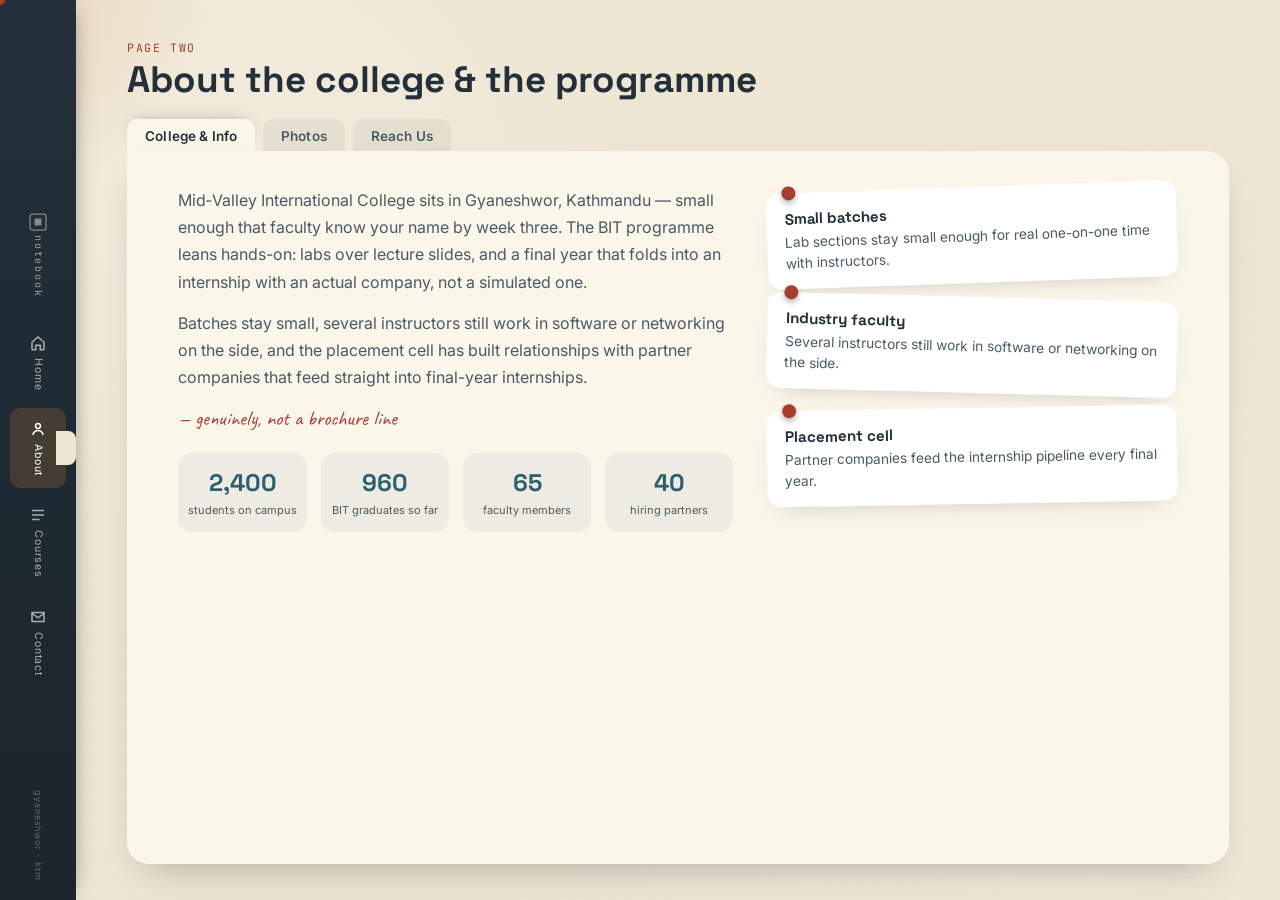
==== about.html @ 98baa6d1 "new files" ====
<!DOCTYPE html>
<html lang="en">
<head>
<meta charset="UTF-8">
<meta name="viewport" content="width=device-width, initial-scale=1.0">
<title>About — BIT Notebook, Mid-Valley International College</title>
<meta name="description" content="About the BIT programme and Mid-Valley International College, Gyaneshwor, Kathmandu.">
<link rel="icon" href="data:image/svg+xml,%3Csvg xmlns='http://www.w3.org/2000/svg' viewBox='0 0 40 40'%3E%3Crect x='6' y='6' width='28' height='28' rx='3' fill='none' stroke='%232C5F6F' stroke-width='2'/%3E%3Cpath d='M14 14h12v12H14z' fill='%23C97B2E'/%3E%3C/svg%3E">
<link rel="stylesheet" href="style.css">
</head>
<body data-page="about">

<a href="#main" class="skip-link">Skip to content</a>
<div class="paper-grain" aria-hidden="true"></div>
<div class="cursor-glow" id="cursorGlow" aria-hidden="true"></div>
<div class="cursor-dot" id="cursorDot" aria-hidden="true"></div>
<div class="ink-transition" id="inkTransition" aria-hidden="true"></div>

<nav class="spine" aria-label="Notebook navigation">
  <div class="spine-mark" aria-hidden="true">
    <svg width="20" height="20" viewBox="0 0 40 40"><rect x="4" y="4" width="32" height="32" rx="4" fill="none" stroke="currentColor" stroke-width="2.5"/><path d="M13 13h14v14H13z" fill="currentColor"/></svg>
    <span>notebook</span>
  </div>
  <button class="spine-tab" data-nav="index.html">
    <svg viewBox="0 0 24 24" fill="none" stroke="currentColor" stroke-width="2"><path d="M4 11l8-7 8 7v9a1 1 0 01-1 1h-4v-6H9v6H5a1 1 0 01-1-1z"/></svg>
    <span>Home</span>
  </button>
  <button class="spine-tab is-current" data-nav="about.html" aria-current="page">
    <svg viewBox="0 0 24 24" fill="none" stroke="currentColor" stroke-width="2"><circle cx="12" cy="8" r="3.2"/><path d="M5 20c1.2-4 4-6 7-6s5.8 2 7 6"/></svg>
    <span>About</span>
  </button>
  <button class="spine-tab" data-nav="courses.html">
    <svg viewBox="0 0 24 24" fill="none" stroke="currentColor" stroke-width="2"><path d="M4 6h16M4 12h16M4 18h10"/></svg>
    <span>Courses</span>
  </button>
  <button class="spine-tab" data-nav="contact.html">
    <svg viewBox="0 0 24 24" fill="none" stroke="currentColor" stroke-width="2"><path d="M4 6h16v12H4z"/><path d="M4 7l8 6 8-6"/></svg>
    <span>Contact</span>
  </button>
  <span class="spine-foot">gyaneshwor &middot; ktm</span>
</nav>

<main id="main" class="book-page">
  <div class="content-head">
    <div>
      <span class="eyebrow mono">page two</span>
      <h2>About the college &amp; the programme</h2>
    </div>
  </div>

  <div class="tab-flags" role="tablist" aria-label="About sections">
    <button class="tab-flag is-active" data-tab="info" role="tab" aria-selected="true">College &amp; Info</button>
    <button class="tab-flag" data-tab="photos" role="tab" aria-selected="false">Photos</button>
    <button class="tab-flag" data-tab="reach" role="tab" aria-selected="false">Reach Us</button>
  </div>

  <div class="tab-stage">
    <section class="tab-panel is-active" data-tab="info">
      <div class="about-grid">
        <div class="about-copy">
          <p>Mid&#8209;Valley International College sits in Gyaneshwor, Kathmandu — small enough that faculty know your name by week three. The BIT programme leans hands-on: labs over lecture slides, and a final year that folds into an internship with an actual company, not a simulated one.</p>
          <p>Batches stay small, several instructors still work in software or networking on the side, and the placement cell has built relationships with partner companies that feed straight into final-year internships.</p>
          <span class="handwritten hand">— genuinely, not a brochure line</span>
          <div class="stat-strip">
            <div class="stat-cell"><strong data-target="2400">0</strong><span>students on campus</span></div>
            <div class="stat-cell"><strong data-target="960">0</strong><span>BIT graduates so far</span></div>
            <div class="stat-cell"><strong data-target="65">0</strong><span>faculty members</span></div>
            <div class="stat-cell"><strong data-target="40">0</strong><span>hiring partners</span></div>
          </div>
        </div>
        <div class="note-stack">
          <div class="note-card" style="--r:-2deg"><span class="pushpin"></span><h4>Small batches</h4><p>Lab sections stay small enough for real one-on-one time with instructors.</p></div>
          <div class="note-card" style="--r:1.5deg"><span class="pushpin"></span><h4>Industry faculty</h4><p>Several instructors still work in software or networking on the side.</p></div>
          <div class="note-card" style="--r:-1deg"><span class="pushpin"></span><h4>Placement cell</h4><p>Partner companies feed the internship pipeline every final year.</p></div>
        </div>
      </div>
    </section>

    <section class="tab-panel" data-tab="photos">
      <div class="photo-grid">
        <span class="media-placeholder" data-label="main building"></span>
        <span class="media-placeholder" data-label="lab session"></span>
        <span class="media-placeholder" data-label="graduation day"></span>
        <span class="media-placeholder" data-label="library corner"></span>
        <span class="media-placeholder" data-label="club fair"></span>
        <span class="media-placeholder" data-label="your photo here"></span>
      </div>
      <p class="photo-note">Scrapbook page — swap these dashed frames for real campus photos whenever they're ready.</p>
    </section>

    <section class="tab-panel" data-tab="reach">
      <div class="reach-grid">
        <div class="reach-card"><h4>Address</h4><p>Gyaneshwor, Kathmandu, Nepal</p></div>
        <div class="reach-card"><h4>Phone</h4><p>+977 1-4412345</p></div>
        <div class="reach-card"><h4>Email</h4><p>info@midvalleycollege.edu.np</p></div>
        <div class="reach-card"><h4>Hours</h4><p>Sun–Fri, 6:00 AM – 5:00 PM</p></div>
      </div>
    </section>
  </div>
</main>

<script src="script.js"></script>
</body>
</html>
---- style.css ----
@import url('https://fonts.googleapis.com/css2?family=Space+Grotesk:wght@400;500;600;700&family=Caveat:wght@500;600;700&family=Inter:wght@400;500;600;700&family=JetBrains+Mono:wght@400;500;700&display=swap');

:root {
  --paper: #efe6d3;
  --paper-deep: #e6dac0;
  --card: #fbf6ea;
  --ink: #23303a;
  --ink-soft: #4a5a63;
  --teal: #2c5f6f;
  --rust: #a63d2f;
  --amber: #c97b2e;
  --line: rgba(35, 48, 58, 0.14);
  --shadow-soft: 0 18px 40px -18px rgba(35, 48, 58, 0.35);
  --shadow-lift: 0 28px 55px -20px rgba(35, 48, 58, 0.45);
  --radius-lg: 22px;
  --radius-md: 14px;
  --spine-w: 76px;
}

* { box-sizing: border-box; }

html, body {
  height: 100%;
  margin: 0;
  overscroll-behavior: none;
}

body {
  font-family: 'Inter', sans-serif;
  color: var(--ink);
  background: var(--paper);
  overflow: hidden;
  -webkit-font-smoothing: antialiased;
}

h1, h2, h3, h4 {
  font-family: 'Space Grotesk', sans-serif;
  margin: 0;
  color: var(--ink);
}

p { margin: 0; }

a { color: inherit; text-decoration: none; }

button {
  font-family: inherit;
  border: none;
  background: none;
  cursor: pointer;
  color: inherit;
}

::selection { background: var(--amber); color: #fff; }

.hand { font-family: 'Caveat', cursive; }
.mono { font-family: 'JetBrains Mono', monospace; letter-spacing: 0.02em; }

@media (prefers-reduced-motion: reduce) {
  *, *::before, *::after {
    animation-duration: 0.001ms !important;
    transition-duration: 0.001ms !important;
  }
}

.skip-link {
  position: absolute;
  left: -999px;
  top: 0;
  background: var(--ink);
  color: #fff;
  padding: 8px 14px;
  z-index: 999;
}
.skip-link:focus { left: 8px; top: 8px; }

.paper-grain {
  position: fixed;
  inset: 0;
  pointer-events: none;
  z-index: 1;
  opacity: 0.5;
  background-image:
    radial-gradient(circle at 18% 22%, rgba(255,255,255,0.5), transparent 40%),
    radial-gradient(circle at 82% 78%, rgba(255,255,255,0.35), transparent 45%),
    repeating-linear-gradient(0deg, rgba(35,48,58,0.02) 0px, rgba(35,48,58,0.02) 1px, transparent 1px, transparent 3px);
}

.cursor-glow {
  position: fixed;
  width: 420px;
  height: 420px;
  border-radius: 50%;
  transform: translate(-50%, -50%);
  background: radial-gradient(circle, rgba(201,123,46,0.16), transparent 70%);
  pointer-events: none;
  z-index: 2;
  transition: opacity 0.3s ease;
}

.cursor-dot {
  position: fixed;
  width: 10px;
  height: 10px;
  border-radius: 50%;
  background: var(--rust);
  transform: translate(-50%, -50%);
  pointer-events: none;
  z-index: 900;
  transition: width 0.2s, height 0.2s, background 0.2s;
}
.cursor-dot.is-active { width: 26px; height: 26px; background: var(--amber); opacity: 0.55; }

@media (hover: none), (pointer: coarse) {
  .cursor-glow, .cursor-dot { display: none; }
}

.ink-transition {
  position: fixed;
  z-index: 998;
  width: 24px;
  height: 24px;
  border-radius: 50%;
  background: var(--ink);
  transform: translate(-50%, -50%) scale(0);
  pointer-events: none;
}
.ink-transition.active {
  animation: inkSpread 0.62s cubic-bezier(0.6, 0, 0.2, 1) forwards;
}
@keyframes inkSpread {
  0% { transform: translate(-50%, -50%) scale(0); }
  70% { transform: translate(-50%, -50%) scale(60); }
  100% { transform: translate(-50%, -50%) scale(80); opacity: 1; }
}

.book-page {
  position: relative;
  height: 100vh;
  width: 100vw;
  padding-left: var(--spine-w);
  display: flex;
  flex-direction: column;
  z-index: 3;
  animation: pageIn 0.7s cubic-bezier(0.2, 0.7, 0.2, 1) both;
}
@keyframes pageIn {
  from { opacity: 0; transform: translateY(14px) scale(0.995); }
  to { opacity: 1; transform: translateY(0) scale(1); }
}

.spine {
  position: fixed;
  left: 0;
  top: 0;
  height: 100vh;
  width: var(--spine-w);
  z-index: 50;
  display: flex;
  flex-direction: column;
  align-items: center;
  justify-content: center;
  gap: 6px;
  background: linear-gradient(180deg, var(--ink) 0%, #1a252d 100%);
  box-shadow: 6px 0 24px -12px rgba(0,0,0,0.5);
}

.spine-mark {
  color: rgba(255,255,255,0.55);
  margin-bottom: 18px;
  display: flex;
  flex-direction: column;
  align-items: center;
  gap: 3px;
}
.spine-mark svg { opacity: 0.8; }
.spine-mark span {
  font-family: 'JetBrains Mono', monospace;
  font-size: 10px;
  letter-spacing: 0.18em;
  writing-mode: vertical-rl;
}

.spine-tab {
  position: relative;
  width: 56px;
  padding: 12px 6px;
  border-radius: 10px;
  color: rgba(255,255,255,0.62);
  display: flex;
  flex-direction: column;
  align-items: center;
  gap: 6px;
  transition: background 0.25s, color 0.25s, transform 0.25s;
}
.spine-tab svg { width: 18px; height: 18px; }
.spine-tab span {
  font-size: 10.5px;
  letter-spacing: 0.08em;
  writing-mode: vertical-rl;
  text-orientation: mixed;
}
.spine-tab:hover { color: #fff; transform: translateX(3px); background: rgba(255,255,255,0.08); }
.spine-tab.is-current {
  color: #fff;
  background: rgba(201,123,46,0.22);
}
.spine-tab.is-current::before {
  content: '';
  position: absolute;
  right: -10px;
  top: 50%;
  width: 20px;
  height: 34px;
  transform: translateY(-50%);
  background: var(--paper);
  border-radius: 0 8px 8px 0;
}
.spine-tab:focus-visible { outline: 2px solid var(--amber); outline-offset: 2px; }

.spine-foot {
  position: absolute;
  bottom: 20px;
  color: rgba(255,255,255,0.3);
  font-size: 9px;
  letter-spacing: 0.1em;
  writing-mode: vertical-rl;
}

.corner-fold-hint {
  position: absolute;
  right: 0;
  bottom: 0;
  width: 90px;
  height: 90px;
  cursor: pointer;
  z-index: 30;
}
.corner-fold-hint::before {
  content: '';
  position: absolute;
  right: 0;
  bottom: 0;
  width: 0;
  height: 0;
  border-style: solid;
  border-width: 0 0 90px 90px;
  border-color: transparent transparent var(--card) transparent;
  box-shadow: -6px -6px 18px -10px rgba(35,48,58,0.35);
  transition: border-width 0.25s ease;
}
.corner-fold-hint:hover::before { border-width: 0 0 100px 100px; }
.corner-fold-hint svg {
  position: absolute;
  right: 14px;
  bottom: 14px;
  color: var(--ink-soft);
}

.doodle { position: absolute; color: var(--teal); opacity: 0.5; z-index: 2; }
.doodle svg { width: 100%; height: 100%; }

.hero-page {
  align-items: center;
  justify-content: center;
  text-align: center;
  gap: 22px;
  padding: 0 6vw 0 calc(var(--spine-w) + 6vw);
}

.stamp-mark {
  display: flex;
  align-items: center;
  gap: 10px;
  color: var(--teal);
}
.stamp-mark span {
  font-family: 'Space Grotesk', sans-serif;
  font-weight: 600;
  font-size: 15px;
  letter-spacing: 0.02em;
}
.stamp-mark em { font-style: normal; color: var(--rust); }

.tag-strip {
  display: inline-flex;
  align-items: center;
  gap: 8px;
  padding: 7px 16px;
  border-radius: 999px;
  border: 1px solid var(--line);
  background: rgba(251,246,234,0.7);
  font-size: 12.5px;
  letter-spacing: 0.03em;
  color: var(--ink-soft);
}
.tag-dot {
  width: 7px; height: 7px; border-radius: 50%;
  background: var(--rust);
  box-shadow: 0 0 0 0 rgba(166,61,47,0.6);
  animation: dotPulse 2.2s infinite;
}
@keyframes dotPulse {
  0% { box-shadow: 0 0 0 0 rgba(166,61,47,0.5); }
  70% { box-shadow: 0 0 0 8px rgba(166,61,47,0); }
  100% { box-shadow: 0 0 0 0 rgba(166,61,47,0); }
}

.hero-title {
  font-size: clamp(2.6rem, 7vw, 5.6rem);
  line-height: 1.02;
  font-weight: 700;
  max-width: 16ch;
}
.hero-title .grad-word { position: relative; color: var(--rust); }
.underline-scribble { width: 100%; height: 16px; position: absolute; left: 0; bottom: -10px; }

.hero-sub {
  max-width: 46ch;
  font-size: clamp(0.95rem, 1.5vw, 1.12rem);
  color: var(--ink-soft);
  line-height: 1.55;
}

.cta-row { display: flex; align-items: center; gap: 14px; flex-wrap: wrap; justify-content: center; }

.stamp-btn {
  position: relative;
  display: inline-flex;
  align-items: center;
  gap: 8px;
  padding: 14px 30px;
  border-radius: 999px;
  background: var(--ink);
  color: #fbf6ea;
  font-weight: 600;
  font-size: 15px;
  letter-spacing: 0.01em;
  box-shadow: var(--shadow-soft);
  transition: transform 0.25s cubic-bezier(0.2,0.8,0.2,1), box-shadow 0.25s;
}
.stamp-btn:hover { transform: translateY(-3px); box-shadow: var(--shadow-lift); }
.stamp-btn:active { transform: translateY(0); }
.stamp-btn.dark { background: var(--rust); }

.ghost-btn {
  display: inline-flex;
  align-items: center;
  gap: 8px;
  padding: 13px 22px;
  border-radius: 999px;
  border: 1.5px dashed var(--ink-soft);
  color: var(--ink);
  font-weight: 500;
  font-size: 14.5px;
  transition: background 0.25s, border-color 0.25s, transform 0.2s;
}
.ghost-btn:hover { background: rgba(35,48,58,0.06); border-color: var(--ink); transform: translateY(-2px); }

.hero-facts { display: flex; gap: 30px; margin-top: 6px; }
.hero-fact { display: flex; flex-direction: column; align-items: center; }
.hero-fact strong { font-family: 'Space Grotesk', sans-serif; font-size: 1.6rem; color: var(--teal); }
.hero-fact span { font-size: 11.5px; color: var(--ink-soft); letter-spacing: 0.03em; }

.hero-particles { position: absolute; inset: 0; overflow: hidden; z-index: 1; pointer-events: none; }
.hero-particles span {
  position: absolute;
  width: 5px; height: 5px;
  border-radius: 50%;
  background: var(--amber);
  opacity: 0.5;
  animation: floaty linear infinite;
}
@keyframes floaty {
  0% { transform: translateY(0) translateX(0); opacity: 0; }
  10% { opacity: 0.55; }
  90% { opacity: 0.4; }
  100% { transform: translateY(-90vh) translateX(20px); opacity: 0; }
}

.content-head {
  display: flex;
  align-items: baseline;
  justify-content: space-between;
  gap: 24px;
  padding: 4vh 4vw 0;
}
.content-head .eyebrow {
  font-family: 'JetBrains Mono', monospace;
  font-size: 11.5px;
  letter-spacing: 0.14em;
  text-transform: uppercase;
  color: var(--rust);
}
.content-head h2 { font-size: clamp(1.6rem, 3vw, 2.3rem); }

.tab-flags {
  display: flex;
  gap: 8px;
  padding: 0 4vw;
  margin-top: 14px;
}
.tab-flag {
  padding: 9px 18px;
  border-radius: 10px 10px 0 0;
  background: rgba(35,48,58,0.06);
  color: var(--ink-soft);
  font-size: 13.5px;
  font-weight: 600;
  letter-spacing: 0.01em;
  transition: background 0.25s, color 0.25s, transform 0.2s;
  position: relative;
  top: 2px;
}
.tab-flag:hover { transform: translateY(-2px); }
.tab-flag.is-active {
  background: var(--card);
  color: var(--ink);
  box-shadow: 0 -6px 16px -8px rgba(35,48,58,0.3);
}

.tab-stage {
  flex: 1;
  margin: 0 4vw 4vh;
  background: var(--card);
  border-radius: 4px var(--radius-lg) var(--radius-lg) var(--radius-lg);
  box-shadow: var(--shadow-soft);
  overflow: hidden;
  position: relative;
}

.tab-panel {
  position: absolute;
  inset: 0;
  padding: clamp(20px, 4vh, 44px) clamp(20px, 4vw, 56px);
  overflow: auto;
  opacity: 0;
  transform: rotateY(8deg) translateX(14px);
  transform-origin: left center;
  transition: opacity 0.4s ease, transform 0.45s cubic-bezier(0.2,0.8,0.2,1);
  pointer-events: none;
}
.tab-panel.is-active {
  opacity: 1;
  transform: rotateY(0) translateX(0);
  pointer-events: auto;
}

.about-grid {
  display: grid;
  grid-template-columns: 1.15fr 0.85fr;
  gap: 34px;
  height: 100%;
  align-items: start;
}
.about-copy p { color: var(--ink-soft); line-height: 1.7; font-size: 1rem; margin-bottom: 14px; }
.about-copy .handwritten { display: block; margin-top: 6px; font-family: 'Caveat', cursive; font-size: 1.3rem; color: var(--rust); }

.stat-strip { display: grid; grid-template-columns: repeat(4, 1fr); gap: 14px; margin-top: 22px; }
.stat-cell { text-align: center; padding: 14px 6px; border-radius: var(--radius-md); background: rgba(44,95,111,0.06); }
.stat-cell strong { display: block; font-family: 'Space Grotesk', sans-serif; font-size: 1.5rem; color: var(--teal); }
.stat-cell span { font-size: 11px; color: var(--ink-soft); }

.note-stack { display: flex; flex-direction: column; gap: 14px; }
.note-card {
  position: relative;
  background: #fff;
  border-radius: var(--radius-md);
  padding: 16px 18px;
  box-shadow: 0 10px 24px -14px rgba(35,48,58,0.28);
  transform: rotate(var(--r, 0deg));
}
.note-card h4 { font-size: 0.95rem; margin-bottom: 4px; }
.note-card p { font-size: 0.86rem; color: var(--ink-soft); line-height: 1.5; }
.pushpin { position: absolute; top: -7px; left: 16px; width: 14px; height: 14px; border-radius: 50%; background: var(--rust); box-shadow: 0 3px 6px rgba(0,0,0,0.3); }

.photo-grid { display: grid; grid-template-columns: repeat(3, 1fr); grid-template-rows: repeat(2, 1fr); gap: 14px; height: 100%; }
.media-placeholder {
  position: relative;
  border-radius: var(--radius-md);
  border: 1.5px dashed var(--line);
  background: repeating-linear-gradient(135deg, rgba(35,48,58,0.03) 0 10px, transparent 10px 20px);
  display: flex;
  align-items: center;
  justify-content: center;
  min-height: 90px;
}
.media-placeholder::after {
  content: attr(data-label);
  font-family: 'JetBrains Mono', monospace;
  font-size: 11px;
  color: var(--ink-soft);
  letter-spacing: 0.04em;
  text-transform: uppercase;
  text-align: center;
  padding: 0 10px;
}
.photo-note { margin-top: 16px; font-size: 13px; color: var(--ink-soft); }

.reach-grid { display: grid; grid-template-columns: repeat(2, 1fr); gap: 16px; height: 100%; align-content: start; }
.reach-card { border-radius: var(--radius-md); background: rgba(44,95,111,0.06); padding: 20px; }
.reach-card h4 { font-size: 0.85rem; text-transform: uppercase; letter-spacing: 0.06em; color: var(--teal); margin-bottom: 6px; }
.reach-card p { font-size: 1rem; }

.promo-strip {
  margin: 0 4vw;
  border-radius: var(--radius-lg);
  background: linear-gradient(120deg, var(--rust), var(--amber));
  color: #fff;
  padding: 20px 30px;
  display: flex;
  align-items: center;
  justify-content: space-between;
  gap: 20px;
  box-shadow: var(--shadow-soft);
  flex-wrap: wrap;
}
.promo-strip .promo-copy h3 { color: #fff; font-size: clamp(1.1rem, 2.4vw, 1.5rem); }
.promo-strip .promo-copy p { color: rgba(255,255,255,0.88); font-size: 0.92rem; margin-top: 4px; }
.promo-strip .stamp-btn { background: #fff; color: var(--rust); }

.roadmap-row {
  display: grid;
  grid-template-columns: repeat(4, 1fr);
  gap: 16px;
  margin: 3vh 4vw 0;
}
.mini-card {
  position: relative;
  background: var(--card);
  border-radius: var(--radius-md);
  padding: 18px;
  box-shadow: var(--shadow-soft);
  cursor: pointer;
  transition: transform 0.3s cubic-bezier(0.2,0.8,0.2,1), box-shadow 0.3s;
  transform: rotate(var(--rot, 0deg));
}
.mini-card:hover { transform: rotate(0deg) translateY(-6px) scale(1.02); box-shadow: var(--shadow-lift); }
.mini-card .idx { font-family: 'JetBrains Mono', monospace; font-size: 11px; color: var(--rust); }
.mini-card h4 { font-size: 1.05rem; margin: 6px 0 3px; }
.mini-card p { font-size: 0.82rem; color: var(--ink-soft); }
.mini-card:focus-visible { outline: 2px solid var(--amber); outline-offset: 3px; }

.testimonial-zone {
  flex: 1;
  margin: 3vh 4vw 4vh;
  border-radius: var(--radius-lg);
  background: var(--card);
  box-shadow: var(--shadow-soft);
  display: flex;
  align-items: center;
  justify-content: center;
  position: relative;
  overflow: hidden;
}
.testimonial-track { max-width: 640px; text-align: center; padding: 0 60px; }
.testimonial-track p.quote { font-family: 'Caveat', cursive; font-size: clamp(1.3rem, 2.6vw, 1.8rem); color: var(--ink); line-height: 1.4; }
.testimonial-track .who { margin-top: 14px; font-size: 0.85rem; color: var(--teal); font-weight: 600; }
.carousel-arrow {
  position: absolute;
  top: 50%;
  transform: translateY(-50%);
  width: 40px; height: 40px;
  border-radius: 50%;
  background: rgba(35,48,58,0.08);
  display: flex;
  align-items: center;
  justify-content: center;
  transition: background 0.25s;
}
.carousel-arrow:hover { background: rgba(35,48,58,0.16); }
.carousel-arrow.prev { left: 18px; }
.carousel-arrow.next { right: 18px; }
.carousel-dots { position: absolute; bottom: 16px; left: 50%; transform: translateX(-50%); display: flex; gap: 7px; }
.carousel-dots span { width: 7px; height: 7px; border-radius: 50%; background: rgba(35,48,58,0.2); transition: background 0.25s, transform 0.25s; }
.carousel-dots span.is-active { background: var(--rust); transform: scale(1.3); }

.modal-overlay {
  position: fixed;
  inset: 0;
  background: rgba(35,48,58,0.55);
  backdrop-filter: blur(3px);
  display: flex;
  align-items: center;
  justify-content: center;
  z-index: 400;
  opacity: 0;
  pointer-events: none;
  transition: opacity 0.3s ease;
}
.modal-overlay.is-open { opacity: 1; pointer-events: auto; }
.modal-card {
  width: min(520px, 88vw);
  max-height: 78vh;
  overflow: auto;
  background: var(--card);
  border-radius: var(--radius-lg);
  padding: 30px 32px;
  box-shadow: var(--shadow-lift);
  transform: translateY(16px) scale(0.96);
  transition: transform 0.35s cubic-bezier(0.2,0.8,0.2,1);
}
.modal-overlay.is-open .modal-card { transform: translateY(0) scale(1); }
.modal-close {
  position: absolute;
  top: 18px; right: 22px;
  width: 34px; height: 34px;
  border-radius: 50%;
  background: rgba(35,48,58,0.08);
  display: flex; align-items: center; justify-content: center;
  transition: background 0.2s, transform 0.2s;
}
.modal-close:hover { background: rgba(35,48,58,0.16); transform: rotate(90deg); }
.modal-eyebrow { font-family: 'JetBrains Mono', monospace; font-size: 11px; color: var(--rust); letter-spacing: 0.1em; }
.modal-card h3 { margin-top: 6px; font-size: 1.4rem; }
.course-list { list-style: none; margin: 16px 0 0; padding: 0; display: flex; flex-direction: column; gap: 9px; }
.course-list li {
  padding: 10px 14px;
  border-radius: 9px;
  background: rgba(44,95,111,0.07);
  font-size: 0.92rem;
  display: flex;
  align-items: center;
  gap: 10px;
}
.course-list li::before { content: '\2022'; color: var(--rust); font-size: 1.2rem; line-height: 0; }

.contact-page { align-items: center; justify-content: center; }
.postcard-shell {
  width: min(880px, 92vw);
  background: var(--card);
  border-radius: var(--radius-lg);
  box-shadow: var(--shadow-soft);
  padding: clamp(24px, 4vh, 40px) clamp(24px, 4vw, 48px);
  display: grid;
  grid-template-columns: 1.3fr 0.9fr;
  gap: 30px;
}
.postcard-shell .content-head { padding: 0 0 4px; }
.field-row { display: grid; grid-template-columns: 1fr 1fr; gap: 14px; }
.field { display: flex; flex-direction: column; gap: 5px; margin-bottom: 12px; }
.field label { font-size: 12px; letter-spacing: 0.04em; color: var(--ink-soft); text-transform: uppercase; }
.field input, .field textarea {
  font-family: 'Inter', sans-serif;
  font-size: 14.5px;
  padding: 11px 13px;
  border-radius: 10px;
  border: 1.5px solid var(--line);
  background: #fff;
  color: var(--ink);
  transition: border-color 0.2s, box-shadow 0.2s;
  resize: none;
}
.field input:focus, .field textarea:focus {
  outline: none;
  border-color: var(--teal);
  box-shadow: 0 0 0 3px rgba(44,95,111,0.14);
}
.field.invalid input, .field.invalid textarea { border-color: var(--rust); }
.field-error { min-height: 15px; font-size: 11.5px; color: var(--rust); }
.field-success {
  margin-top: 10px;
  font-size: 13px;
  color: var(--teal);
  opacity: 0;
  transform: translateY(4px);
  transition: opacity 0.3s, transform 0.3s;
}
.field-success.show { opacity: 1; transform: translateY(0); }
.contact-side { display: flex; flex-direction: column; gap: 12px; justify-content: center; }
.fact-card { padding: 14px 16px; border-radius: var(--radius-md); background: rgba(44,95,111,0.06); }
.fact-card h4 { font-size: 0.78rem; text-transform: uppercase; letter-spacing: 0.06em; color: var(--teal); margin-bottom: 3px; }
.fact-card p { font-size: 0.95rem; }

.thankyou-page { align-items: center; justify-content: center; text-align: center; gap: 20px; }
.stamp-check {
  width: 108px; height: 108px;
  border: 3px solid var(--teal);
  border-radius: 50%;
  display: flex; align-items: center; justify-content: center;
  transform: rotate(-8deg) scale(0.6);
  opacity: 0;
  animation: stampIn 0.6s 0.15s cubic-bezier(0.2,0.9,0.3,1.2) forwards;
}
@keyframes stampIn { to { transform: rotate(-8deg) scale(1); opacity: 1; } }
.stamp-check svg { width: 46px; height: 46px; color: var(--teal); }

@media (max-width: 900px) {
  :root { --spine-w: 0px; }
  .spine {
    top: auto; bottom: 0; left: 0; right: 0;
    height: 62px; width: 100%;
    flex-direction: row; justify-content: space-around;
    background: linear-gradient(90deg, var(--ink), #1a252d);
  }
  .spine-mark, .spine-foot { display: none; }
  .spine-tab { width: auto; flex-direction: row; padding: 8px 10px; }
  .spine-tab span { writing-mode: horizontal-tb; font-size: 10px; }
  .spine-tab.is-current::before { display: none; }
  .book-page { padding: 0; padding-bottom: 62px; }
  .hero-page { padding: 0 6vw; }
  .about-grid, .postcard-shell { grid-template-columns: 1fr; overflow: auto; }
  .photo-grid { grid-template-columns: repeat(2, 1fr); grid-template-rows: repeat(3, 1fr); }
  .roadmap-row { grid-template-columns: repeat(2, 1fr); }
  .field-row { grid-template-columns: 1fr; }
  .tab-panel { overflow: auto; }
}

/* ===== DaisyUI Carousel Fix ===== */

.carousel {
    display: flex !important;
    flex-direction: row !important;
    overflow-x: auto !important;
    overflow-y: hidden !important;
    gap: 18px;
    width: 100%;
    white-space: nowrap;
    scroll-snap-type: x mandatory;
    padding: 10px;
}

.carousel-item {
    flex: 0 0 auto !important;
    display: block !important;
    scroll-snap-align: center;
}

.carousel-item img {
    width: 320px;
    height: 220px;
    object-fit: cover;
    border-radius: 18px;
    display: block;
}
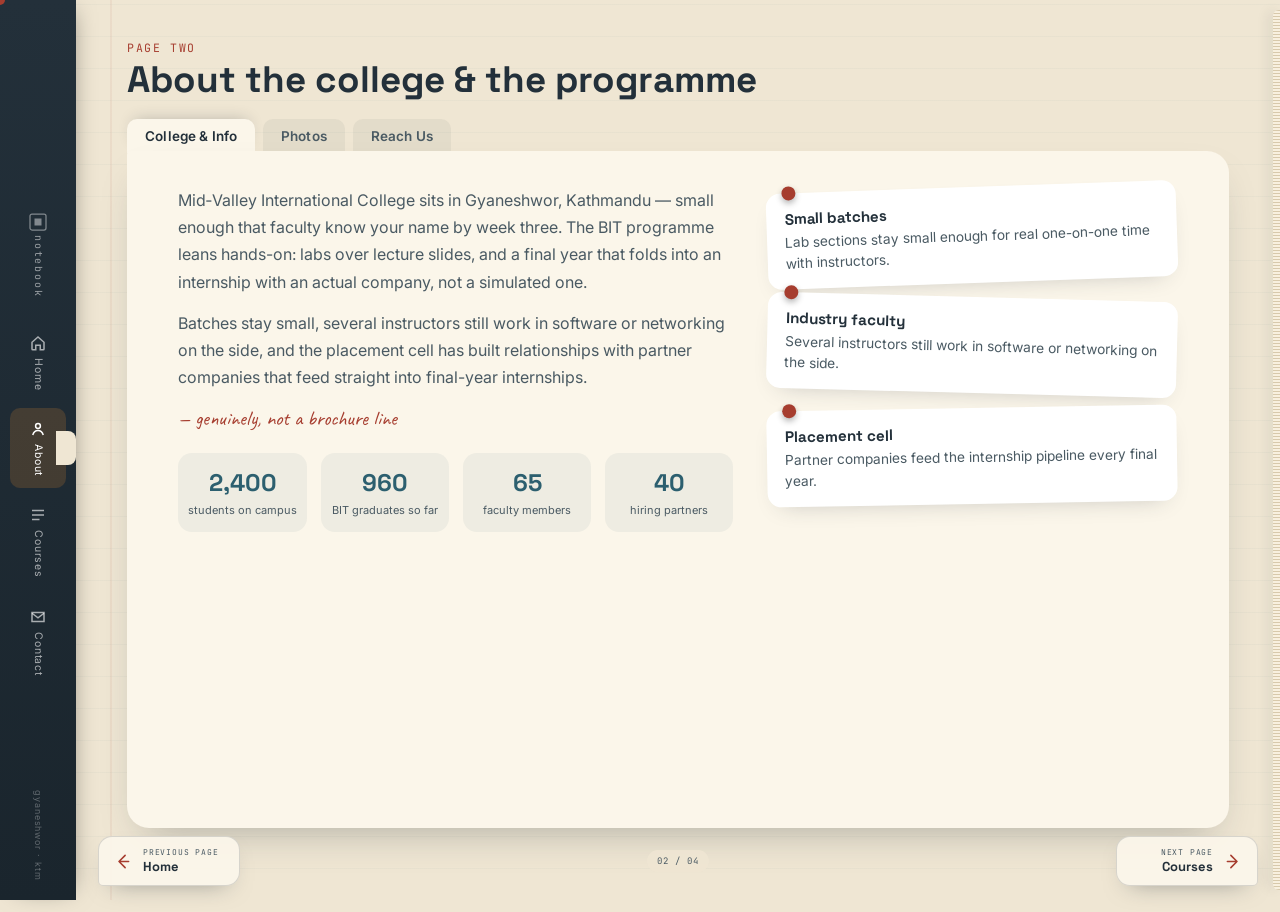
==== commit df2eb75c: "Improve notebook page flip experience" ====
--- a/about.html
+++ b/about.html
@@ -14,7 +14,6 @@
 <div class="paper-grain" aria-hidden="true"></div>
 <div class="cursor-glow" id="cursorGlow" aria-hidden="true"></div>
 <div class="cursor-dot" id="cursorDot" aria-hidden="true"></div>
-<div class="ink-transition" id="inkTransition" aria-hidden="true"></div>
 
 <nav class="spine" aria-label="Notebook navigation">
   <div class="spine-mark" aria-hidden="true">
@@ -101,4 +100,4 @@
 
 <script src="script.js"></script>
 </body>
-</html>+</html>
--- a/style.css
+++ b/style.css
@@ -15,12 +15,15 @@
   --radius-lg: 22px;
   --radius-md: 14px;
   --spine-w: 76px;
+  --mobile-nav-h: calc(62px + env(safe-area-inset-bottom, 0px));
+  --turn-space: 72px;
 }
 
 * { box-sizing: border-box; }
 
 html, body {
   height: 100%;
+  height: 100dvh;
   margin: 0;
   overscroll-behavior: none;
 }
@@ -30,6 +33,7 @@
   color: var(--ink);
   background: var(--paper);
   overflow: hidden;
+  perspective: 2200px;
   -webkit-font-smoothing: antialiased;
 }
 
@@ -115,39 +119,81 @@
   .cursor-glow, .cursor-dot { display: none; }
 }
 
-.ink-transition {
-  position: fixed;
-  z-index: 998;
-  width: 24px;
-  height: 24px;
-  border-radius: 50%;
-  background: var(--ink);
-  transform: translate(-50%, -50%) scale(0);
-  pointer-events: none;
-}
-.ink-transition.active {
-  animation: inkSpread 0.62s cubic-bezier(0.6, 0, 0.2, 1) forwards;
-}
-@keyframes inkSpread {
-  0% { transform: translate(-50%, -50%) scale(0); }
-  70% { transform: translate(-50%, -50%) scale(60); }
-  100% { transform: translate(-50%, -50%) scale(80); opacity: 1; }
-}
-
 .book-page {
   position: relative;
   height: 100vh;
+  height: 100dvh;
   width: 100vw;
   padding-left: var(--spine-w);
   display: flex;
   flex-direction: column;
+  min-width: 0;
+  min-height: 0;
+  overflow: hidden;
   z-index: 3;
+  transform-style: preserve-3d;
+  backface-visibility: hidden;
+  background-color: var(--paper);
+  background-image:
+    linear-gradient(90deg, transparent 0, transparent calc(var(--spine-w) + 34px), rgba(166,61,47,0.13) calc(var(--spine-w) + 35px), transparent calc(var(--spine-w) + 36px)),
+    repeating-linear-gradient(0deg, transparent 0, transparent 31px, rgba(44,95,111,0.07) 32px);
   animation: pageIn 0.7s cubic-bezier(0.2, 0.7, 0.2, 1) both;
+}
+.book-page::after {
+  content: '';
+  position: absolute;
+  z-index: 40;
+  top: 10px;
+  right: 0;
+  bottom: 10px;
+  width: 7px;
+  border-radius: 6px 0 0 6px;
+  background: repeating-linear-gradient(0deg, #d8c9ab 0 1px, #f8f0df 1px 3px);
+  box-shadow: -5px 0 12px rgba(35,48,58,0.1);
+  pointer-events: none;
 }
 @keyframes pageIn {
   from { opacity: 0; transform: translateY(14px) scale(0.995); }
   to { opacity: 1; transform: translateY(0) scale(1); }
 }
+
+.book-page.turn-out-next {
+  transform-origin: left center;
+  animation: turnOutNext 0.72s cubic-bezier(0.62, 0.05, 0.28, 0.96) both;
+}
+.book-page.turn-out-previous {
+  transform-origin: right center;
+  animation: turnOutPrevious 0.72s cubic-bezier(0.62, 0.05, 0.28, 0.96) both;
+}
+.book-page.turn-in-next {
+  transform-origin: right center;
+  animation: turnInNext 0.66s cubic-bezier(0.18, 0.72, 0.24, 1) both;
+}
+.book-page.turn-in-previous {
+  transform-origin: left center;
+  animation: turnInPrevious 0.66s cubic-bezier(0.18, 0.72, 0.24, 1) both;
+}
+@keyframes turnOutNext {
+  0% { transform: rotateY(0deg); filter: brightness(1); box-shadow: none; }
+  35% { filter: brightness(0.98); box-shadow: 28px 0 42px rgba(35,48,58,0.22); }
+  100% { transform: rotateY(-92deg); filter: brightness(0.72); box-shadow: 55px 0 70px rgba(35,48,58,0.32); }
+}
+@keyframes turnOutPrevious {
+  0% { transform: rotateY(0deg); filter: brightness(1); box-shadow: none; }
+  35% { filter: brightness(0.98); box-shadow: -28px 0 42px rgba(35,48,58,0.22); }
+  100% { transform: rotateY(92deg); filter: brightness(0.72); box-shadow: -55px 0 70px rgba(35,48,58,0.32); }
+}
+@keyframes turnInNext {
+  from { opacity: 0.55; transform: rotateY(72deg); filter: brightness(0.8); box-shadow: -45px 0 60px rgba(35,48,58,0.28); }
+  to { opacity: 1; transform: rotateY(0); filter: brightness(1); box-shadow: none; }
+}
+@keyframes turnInPrevious {
+  from { opacity: 0.55; transform: rotateY(-72deg); filter: brightness(0.8); box-shadow: 45px 0 60px rgba(35,48,58,0.28); }
+  to { opacity: 1; transform: rotateY(0); filter: brightness(1); box-shadow: none; }
+}
+.is-turning .page-turn-controls,
+.is-turning .spine { pointer-events: none; }
+.is-turning .page-turn-controls { opacity: 0; transform: translateY(8px); }
 
 .spine {
   position: fixed;
@@ -227,34 +273,90 @@
   writing-mode: vertical-rl;
 }
 
-.corner-fold-hint {
-  position: absolute;
-  right: 0;
-  bottom: 0;
-  width: 90px;
-  height: 90px;
-  cursor: pointer;
-  z-index: 30;
-}
-.corner-fold-hint::before {
+.page-turn-controls {
+  position: fixed;
+  z-index: 90;
+  left: calc(var(--spine-w) + 22px);
+  right: 22px;
+  bottom: 14px;
+  display: grid;
+  grid-template-columns: minmax(0, 1fr) auto minmax(0, 1fr);
+  align-items: end;
+  pointer-events: none;
+  transition: opacity 0.2s ease, transform 0.2s ease;
+}
+.page-turn-button {
+  position: relative;
+  min-width: 142px;
+  min-height: 50px;
+  padding: 8px 13px;
+  border: 1px solid rgba(35,48,58,0.16);
+  border-radius: 14px 14px 5px 14px;
+  background: rgba(251,246,234,0.94);
+  box-shadow: 0 10px 24px -14px rgba(35,48,58,0.5);
+  display: flex;
+  align-items: center;
+  justify-content: flex-end;
+  gap: 10px;
+  pointer-events: auto;
+  transition: transform 0.25s ease, box-shadow 0.25s ease, background 0.25s ease;
+}
+.page-turn-button.previous {
+  justify-self: start;
+  flex-direction: row-reverse;
+  border-radius: 14px 14px 14px 5px;
+  text-align: left;
+}
+.page-turn-button.next { justify-self: end; text-align: right; }
+.page-turn-button::after {
   content: '';
   position: absolute;
-  right: 0;
+  width: 22px;
+  height: 22px;
   bottom: 0;
-  width: 0;
-  height: 0;
-  border-style: solid;
-  border-width: 0 0 90px 90px;
-  border-color: transparent transparent var(--card) transparent;
-  box-shadow: -6px -6px 18px -10px rgba(35,48,58,0.35);
-  transition: border-width 0.25s ease;
-}
-.corner-fold-hint:hover::before { border-width: 0 0 100px 100px; }
-.corner-fold-hint svg {
-  position: absolute;
-  right: 14px;
-  bottom: 14px;
+  background: linear-gradient(135deg, transparent 49%, rgba(201,123,46,0.22) 50%);
+  opacity: 0;
+  transition: opacity 0.25s ease;
+}
+.page-turn-button.previous::after { left: 0; transform: scaleX(-1); }
+.page-turn-button.next::after { right: 0; }
+.page-turn-button:hover {
+  transform: translateY(-4px) rotate(-0.5deg);
+  background: var(--card);
+  box-shadow: 0 18px 30px -16px rgba(35,48,58,0.52);
+}
+.page-turn-button:hover::after { opacity: 1; }
+.page-turn-button.previous:hover { transform: translateY(-4px) rotate(0.5deg); }
+.page-turn-button:focus-visible { outline: 2px solid var(--amber); outline-offset: 3px; }
+.page-turn-button svg {
+  width: 21px;
+  height: 21px;
+  flex: 0 0 auto;
+  fill: none;
+  stroke: var(--rust);
+  stroke-width: 1.8;
+  stroke-linecap: round;
+  stroke-linejoin: round;
+}
+.turn-copy { display: flex; flex-direction: column; line-height: 1.05; }
+.turn-copy small {
+  margin-bottom: 4px;
+  font-family: 'JetBrains Mono', monospace;
   color: var(--ink-soft);
+  font-size: 8px;
+  letter-spacing: 0.1em;
+  text-transform: uppercase;
+}
+.turn-copy strong { font-family: 'Space Grotesk', sans-serif; font-size: 13px; }
+.page-number {
+  align-self: center;
+  padding: 5px 10px;
+  border-radius: 999px;
+  background: rgba(239,230,211,0.85);
+  color: var(--ink-soft);
+  font-size: 9px;
+  letter-spacing: 0.12em;
+  text-transform: uppercase;
 }
 
 .doodle { position: absolute; color: var(--teal); opacity: 0.5; z-index: 2; }
@@ -421,7 +523,8 @@
 
 .tab-stage {
   flex: 1;
-  margin: 0 4vw 4vh;
+  min-height: 0;
+  margin: 0 4vw max(4vh, var(--turn-space));
   background: var(--card);
   border-radius: 4px var(--radius-lg) var(--radius-lg) var(--radius-lg);
   box-shadow: var(--shadow-soft);
@@ -433,7 +536,7 @@
   position: absolute;
   inset: 0;
   padding: clamp(20px, 4vh, 44px) clamp(20px, 4vw, 56px);
-  overflow: auto;
+  overflow: hidden;
   opacity: 0;
   transform: rotateY(8deg) translateX(14px);
   transform-origin: left center;
@@ -451,6 +554,7 @@
   grid-template-columns: 1.15fr 0.85fr;
   gap: 34px;
   height: 100%;
+  min-height: 0;
   align-items: start;
 }
 .about-copy p { color: var(--ink-soft); line-height: 1.7; font-size: 1rem; margin-bottom: 14px; }
@@ -543,7 +647,8 @@
 
 .testimonial-zone {
   flex: 1;
-  margin: 3vh 4vw 4vh;
+  min-height: 0;
+  margin: 3vh 4vw max(4vh, var(--turn-space));
   border-radius: var(--radius-lg);
   background: var(--card);
   box-shadow: var(--shadow-soft);
@@ -591,8 +696,8 @@
 .modal-overlay.is-open { opacity: 1; pointer-events: auto; }
 .modal-card {
   width: min(520px, 88vw);
-  max-height: 78vh;
-  overflow: auto;
+  max-height: min(78vh, 640px);
+  overflow: hidden;
   background: var(--card);
   border-radius: var(--radius-lg);
   padding: 30px 32px;
@@ -627,7 +732,9 @@
 
 .contact-page { align-items: center; justify-content: center; }
 .postcard-shell {
-  width: min(880px, 92vw);
+  width: min(880px, calc(100vw - var(--spine-w) - 8vw));
+  max-height: calc(100dvh - var(--turn-space) - 28px);
+  min-height: 0;
   background: var(--card);
   border-radius: var(--radius-lg);
   box-shadow: var(--shadow-soft);
@@ -689,7 +796,8 @@
   :root { --spine-w: 0px; }
   .spine {
     top: auto; bottom: 0; left: 0; right: 0;
-    height: 62px; width: 100%;
+    height: var(--mobile-nav-h); width: 100%;
+    padding-bottom: env(safe-area-inset-bottom, 0px);
     flex-direction: row; justify-content: space-around;
     background: linear-gradient(90deg, var(--ink), #1a252d);
   }
@@ -697,39 +805,110 @@
   .spine-tab { width: auto; flex-direction: row; padding: 8px 10px; }
   .spine-tab span { writing-mode: horizontal-tb; font-size: 10px; }
   .spine-tab.is-current::before { display: none; }
-  .book-page { padding: 0; padding-bottom: 62px; }
-  .hero-page { padding: 0 6vw; }
-  .about-grid, .postcard-shell { grid-template-columns: 1fr; overflow: auto; }
-  .photo-grid { grid-template-columns: repeat(2, 1fr); grid-template-rows: repeat(3, 1fr); }
+  .book-page {
+    padding: 0 0 var(--mobile-nav-h);
+    background-image:
+      linear-gradient(90deg, transparent 0, transparent 32px, rgba(166,61,47,0.13) 33px, transparent 34px),
+      repeating-linear-gradient(0deg, transparent 0, transparent 31px, rgba(44,95,111,0.07) 32px);
+  }
+  .hero-page { padding: 0 6vw var(--mobile-nav-h); }
+  .page-turn-controls {
+    left: 12px;
+    right: 12px;
+    bottom: calc(var(--mobile-nav-h) + 8px);
+  }
+  .page-turn-button { min-width: 124px; min-height: 46px; padding: 7px 10px; }
+  .about-grid { grid-template-columns: minmax(0, 1.15fr) minmax(190px, 0.85fr); gap: 20px; }
+  .postcard-shell { grid-template-columns: minmax(0, 1.2fr) minmax(170px, 0.8fr); gap: 18px; }
+  .photo-grid { grid-template-columns: repeat(3, 1fr); grid-template-rows: repeat(2, 1fr); }
   .roadmap-row { grid-template-columns: repeat(2, 1fr); }
-  .field-row { grid-template-columns: 1fr; }
-  .tab-panel { overflow: auto; }
-}
-
-/* ===== DaisyUI Carousel Fix ===== */
-
-.carousel {
-    display: flex !important;
-    flex-direction: row !important;
-    overflow-x: auto !important;
-    overflow-y: hidden !important;
-    gap: 18px;
-    width: 100%;
-    white-space: nowrap;
-    scroll-snap-type: x mandatory;
-    padding: 10px;
-}
-
-.carousel-item {
-    flex: 0 0 auto !important;
-    display: block !important;
-    scroll-snap-align: center;
-}
-
-.carousel-item img {
-    width: 320px;
-    height: 220px;
-    object-fit: cover;
-    border-radius: 18px;
-    display: block;
-}+}
+
+@media (max-width: 680px) {
+  :root { --turn-space: 58px; }
+  .content-head { padding: 2.2vh 5vw 0; }
+  .content-head h2 { font-size: clamp(1.35rem, 6vw, 1.8rem); }
+  .tab-flags { margin-top: 9px; padding: 0 5vw; }
+  .tab-flag { padding: 8px 11px; font-size: 11.5px; }
+  .tab-stage { margin-left: 5vw; margin-right: 5vw; }
+  .tab-panel { padding: 16px 18px; }
+  .about-grid { display: block; }
+  .about-copy p { font-size: 0.86rem; line-height: 1.5; margin-bottom: 9px; }
+  .about-copy .handwritten { font-size: 1.05rem; }
+  .note-stack { display: none; }
+  .stat-strip { gap: 5px; margin-top: 12px; }
+  .stat-cell { padding: 8px 3px; }
+  .stat-cell strong { font-size: 1.08rem; }
+  .stat-cell span { font-size: 8.5px; }
+  .photo-grid { grid-template-columns: repeat(2, 1fr); grid-template-rows: repeat(3, 1fr); gap: 8px; }
+  .photo-note { margin-top: 8px; font-size: 11px; }
+  .reach-grid { gap: 9px; }
+  .reach-card { padding: 13px; }
+  .promo-strip { margin: 0 5vw; padding: 13px 16px; flex-wrap: nowrap; }
+  .promo-strip .promo-copy p { font-size: 0.78rem; }
+  .promo-strip .stamp-btn { padding: 10px 16px; flex: 0 0 auto; }
+  .roadmap-row { margin: 2vh 5vw 0; gap: 10px; }
+  .mini-card { padding: 13px; }
+  .testimonial-zone { margin-left: 5vw; margin-right: 5vw; }
+  .testimonial-track { padding: 0 45px; }
+  .postcard-shell {
+    width: calc(100vw - 10vw);
+    grid-template-columns: 1fr;
+    padding: 18px 20px;
+  }
+  .contact-side { display: none; }
+  .postcard-shell .content-head { padding: 0; }
+  .page-turn-button { min-width: 46px; width: 46px; border-radius: 50%; justify-content: center; }
+  .page-turn-button.previous { border-radius: 50%; justify-content: center; }
+  .turn-copy { display: none; }
+}
+
+@media (max-width: 520px) {
+  .hero-page { gap: 15px; }
+  .hero-title { font-size: clamp(2.15rem, 11vw, 3.2rem); }
+  .hero-sub { font-size: 0.88rem; line-height: 1.45; }
+  .hero-facts { gap: 16px; }
+  .hero-fact span { max-width: 72px; font-size: 9px; }
+  .promo-strip .promo-copy p { display: none; }
+  .roadmap-row { gap: 7px; }
+  .mini-card { padding: 10px; }
+  .mini-card p { font-size: 0.72rem; }
+  .testimonial-track p.quote { font-size: 1.15rem; }
+  .field-row { grid-template-columns: 1fr; gap: 0; }
+}
+
+@media (max-height: 720px) {
+  :root { --turn-space: 58px; }
+  .hero-page { gap: 13px; }
+  .hero-title { font-size: clamp(2.2rem, 6.3vw, 4.5rem); }
+  .content-head { padding-top: 2vh; }
+  .tab-flags { margin-top: 8px; }
+  .tab-panel { padding-top: 16px; padding-bottom: 16px; }
+  .about-copy p { line-height: 1.48; margin-bottom: 8px; font-size: 0.9rem; }
+  .stat-strip { margin-top: 10px; }
+  .stat-cell { padding-top: 8px; padding-bottom: 8px; }
+  .note-stack { gap: 8px; }
+  .note-card { padding: 10px 13px; }
+  .promo-strip { padding-top: 12px; padding-bottom: 12px; }
+  .roadmap-row { margin-top: 1.5vh; }
+  .mini-card { padding-top: 12px; padding-bottom: 12px; }
+  .testimonial-zone { margin-top: 1.5vh; }
+  .postcard-shell { padding-top: 18px; padding-bottom: 18px; }
+  .field { gap: 3px; margin-bottom: 6px; }
+  .field input, .field textarea { padding-top: 8px; padding-bottom: 8px; }
+  .field textarea { height: 58px; }
+  .field-error { min-height: 10px; font-size: 10px; }
+  .contact-side { gap: 7px; }
+  .fact-card { padding: 9px 12px; }
+}
+
+@media (max-height: 560px) {
+  .hero-facts, .doodle { display: none; }
+  .hero-page { gap: 10px; }
+  .content-head h2 { font-size: 1.35rem; }
+  .about-copy p:nth-of-type(2), .note-stack { display: none; }
+  .roadmap-row { grid-template-columns: repeat(4, 1fr); }
+  .mini-card p { display: none; }
+  .testimonial-track p.quote { font-size: 1.08rem; }
+  .postcard-shell { transform: scale(0.92); }
+}
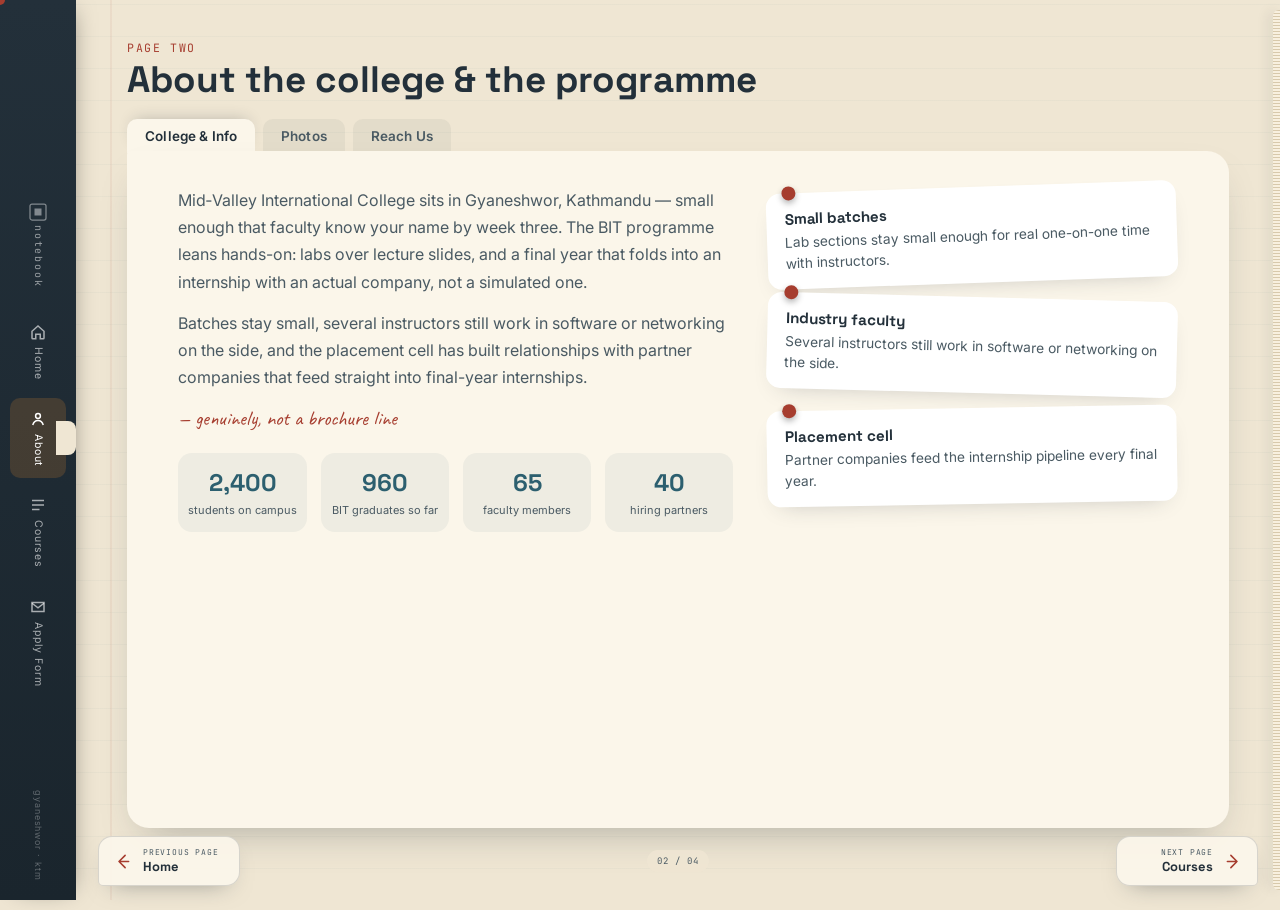
==== commit aa810e09: "added apply form" ====
--- a/about.html
+++ b/about.html
@@ -34,7 +34,7 @@
   </button>
   <button class="spine-tab" data-nav="contact.html">
     <svg viewBox="0 0 24 24" fill="none" stroke="currentColor" stroke-width="2"><path d="M4 6h16v12H4z"/><path d="M4 7l8 6 8-6"/></svg>
-    <span>Contact</span>
+    <span>Apply Form</span>
   </button>
   <span class="spine-foot">gyaneshwor &middot; ktm</span>
 </nav>
--- a/style.css
+++ b/style.css
@@ -645,8 +645,33 @@
 .mini-card p { font-size: 0.82rem; color: var(--ink-soft); }
 .mini-card:focus-visible { outline: 2px solid var(--amber); outline-offset: 3px; }
 
+/* Semester card "burst" — plays before the modal opens */
+.mini-card.is-bursting {
+  pointer-events: none;
+  animation: cardBurst 0.55s cubic-bezier(0.2, 0.8, 0.2, 1) both;
+}
+.mini-card.is-bursting::after {
+  content: '';
+  position: absolute;
+  inset: 0;
+  border-radius: var(--radius-md);
+  background: radial-gradient(circle at center, rgba(201, 123, 46, 0.55), rgba(44, 95, 111, 0.18) 55%, transparent 75%);
+  animation: cardRing 0.55s ease-out both;
+  pointer-events: none;
+}
+@keyframes cardBurst {
+  0%   { transform: rotate(var(--rot, 0deg)) scale(1); box-shadow: var(--shadow-soft); }
+  45%  { transform: rotate(0deg) scale(1.14); box-shadow: 0 0 0 5px rgba(201, 123, 46, 0.4), var(--shadow-lift); }
+  100% { transform: rotate(0deg) scale(1); box-shadow: var(--shadow-soft); }
+}
+@keyframes cardRing {
+  from { transform: scale(0.5); opacity: 0.95; }
+  to   { transform: scale(1.7); opacity: 0; }
+}
+
 .testimonial-zone {
-  flex: 1;
+  flex: 0 1 auto;
+  max-height: 36vh;
   min-height: 0;
   margin: 3vh 4vw max(4vh, var(--turn-space));
   border-radius: var(--radius-lg);
@@ -912,3 +937,72 @@
   .testimonial-track p.quote { font-size: 1.08rem; }
   .postcard-shell { transform: scale(0.92); }
 }
+
+/* ===== Home hero: photo background (fade + reflection) ===== */
+/* Scope: home page only. Other pages keep the notebook paper look. */
+body[data-page="home"] .book-page {
+  background-color: var(--paper);
+  background-image: url('Image.jpeg');
+  background-size: cover;
+  background-position: center;
+  filter: contrast(0.82);
+}
+/* Kill the torn-page edge strip on home */
+body[data-page="home"] .book-page::after { display: none; }
+
+/* Readability scrim + edge fade so the ink text stays legible over the photo */
+body[data-page="home"] .hero-page::before {
+  content: '';
+  position: absolute;
+  inset: 0;
+  z-index: 1;
+  pointer-events: none;
+  background:
+    radial-gradient(ellipse at center, rgba(239,230,211,0.78) 0%, rgba(239,230,211,0.55) 42%, rgba(239,230,211,0) 72%),
+    linear-gradient(to top, rgba(239,230,211,0.94), rgba(239,230,211,0.18) 40%, rgba(239,230,211,0) 58%);
+}
+
+/* Home hero text legibility: soft paper glow + solid backing for translucent bits */
+body[data-page="home"] .hero-title,
+body[data-page="home"] .hero-sub,
+body[data-page="home"] .hero-fact strong,
+body[data-page="home"] .hero-fact span {
+  text-shadow: 0 1px 0 rgba(239,230,211,0.9), 0 0 24px rgba(239,230,211,0.95), 0 0 46px rgba(239,230,211,0.8);
+}
+body[data-page="home"] .tag-strip,
+body[data-page="home"] .ghost-btn {
+  background: var(--card);
+}
+
+/* Reflected copy of the photo, mirrored and fading downward */
+.hero-reflect {
+  position: absolute;
+  left: 0; right: 0; bottom: 0;
+  height: 40%;
+  z-index: 2;
+  pointer-events: none;
+  background-image: url('Image.jpeg');
+  background-size: cover;
+  background-position: center;
+  filter: contrast(0.82);
+  transform: scaleY(-1);
+  opacity: 0;
+  -webkit-mask-image: linear-gradient(to bottom, rgba(0,0,0,0.5), transparent 80%);
+          mask-image: linear-gradient(to bottom, rgba(0,0,0,0.5), transparent 80%);
+  animation: heroReflectIn 1.5s ease 0.6s both;
+}
+@keyframes heroReflectIn {
+  from { opacity: 0; }
+  to   { opacity: 0.3; }
+}
+
+/* Lift hero text above the background layers */
+body[data-page="home"] .tag-strip,
+body[data-page="home"] .hero-title,
+body[data-page="home"] .hero-sub,
+body[data-page="home"] .cta-row,
+body[data-page="home"] .hero-facts {
+  position: relative;
+  z-index: 3;
+}
+body[data-page="home"] .hero-particles { z-index: 3; }
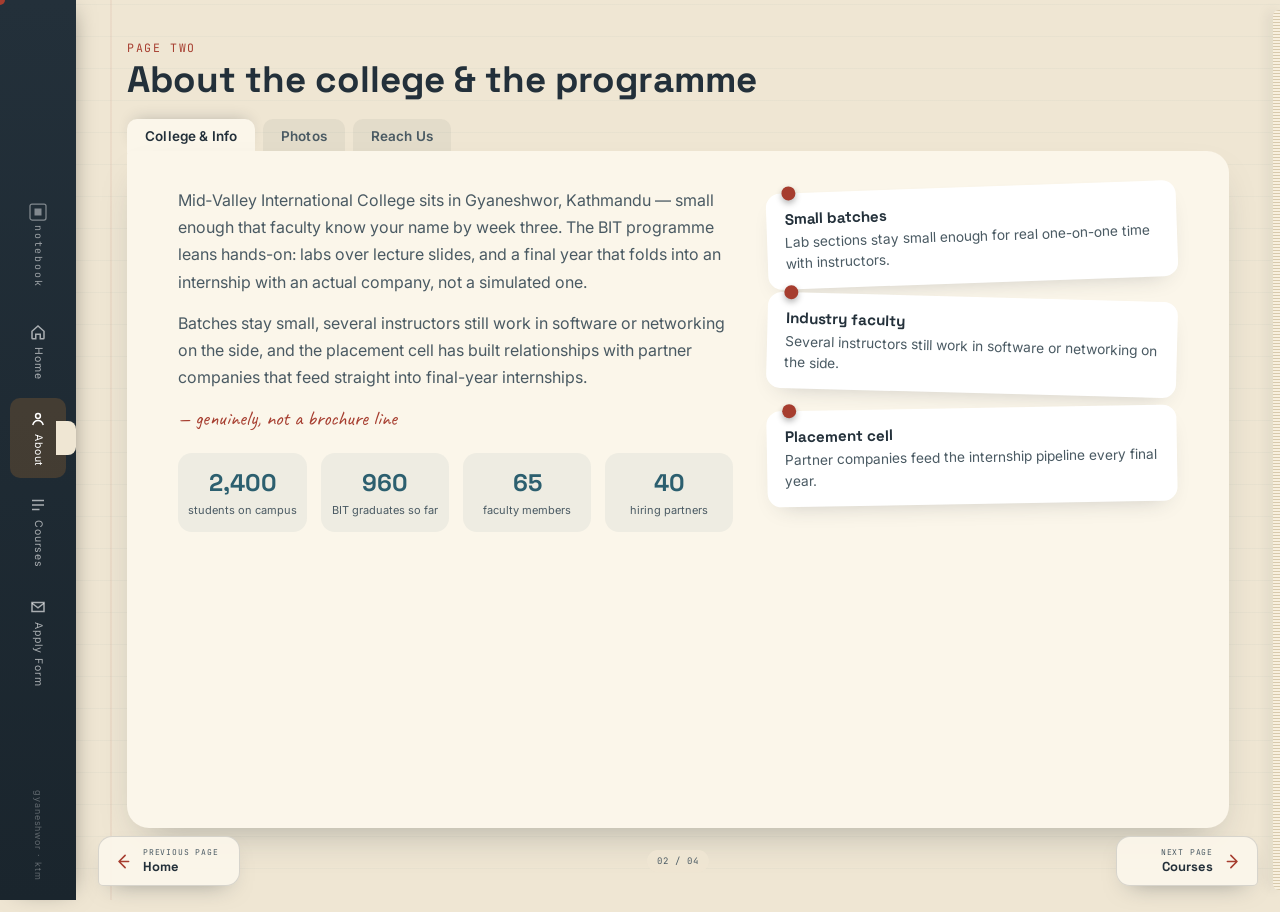
==== commit e57fa71f: "1234" ====
--- a/about.html
+++ b/about.html
@@ -75,17 +75,20 @@
       </div>
     </section>
 
-    <section class="tab-panel" data-tab="photos">
-      <div class="photo-grid">
-        <span class="media-placeholder" data-label="main building"></span>
-        <span class="media-placeholder" data-label="lab session"></span>
-        <span class="media-placeholder" data-label="graduation day"></span>
-        <span class="media-placeholder" data-label="library corner"></span>
-        <span class="media-placeholder" data-label="club fair"></span>
-        <span class="media-placeholder" data-label="your photo here"></span>
-      </div>
-      <p class="photo-note">Scrapbook page — swap these dashed frames for real campus photos whenever they're ready.</p>
-    </section>
+   <section class="tab-panel" data-tab="photos">
+  <div class="photo-grid">
+
+    <img src="images/building.jpg" alt="Campus Building">
+    <img src="images/it_lab.jpg" alt="IT Lab">
+    <img src="images/Club_fair.jpg" alt="Club Fair">
+    <img src="images/graduation.jpg" alt="Graduation">
+
+  </div>
+
+  <p class="photo-note">
+    Explore moments and memories from our campus community.
+  </p>
+</section>
 
     <section class="tab-panel" data-tab="reach">
       <div class="reach-grid">
--- a/style.css
+++ b/style.css
@@ -578,17 +578,24 @@
 .note-card p { font-size: 0.86rem; color: var(--ink-soft); line-height: 1.5; }
 .pushpin { position: absolute; top: -7px; left: 16px; width: 14px; height: 14px; border-radius: 50%; background: var(--rust); box-shadow: 0 3px 6px rgba(0,0,0,0.3); }
 
-.photo-grid { display: grid; grid-template-columns: repeat(3, 1fr); grid-template-rows: repeat(2, 1fr); gap: 14px; height: 100%; }
-.media-placeholder {
-  position: relative;
-  border-radius: var(--radius-md);
-  border: 1.5px dashed var(--line);
-  background: repeating-linear-gradient(135deg, rgba(35,48,58,0.03) 0 10px, transparent 10px 20px);
-  display: flex;
-  align-items: center;
-  justify-content: center;
-  min-height: 90px;
-}
+  .photo-grid {
+    display: grid;
+    grid-template-columns: repeat(2, 1fr);
+    grid-template-rows: repeat(2, 220px);
+    gap: 14px;
+    height: auto;
+  }
+
+  .photo-grid img {
+    width: 100%;
+    height: 100%;
+    object-fit: cover;
+    border-radius: var(--radius-md);
+    display: block;
+  }
+
+  
+
 .media-placeholder::after {
   content: attr(data-label);
   font-family: 'JetBrains Mono', monospace;
@@ -670,8 +677,7 @@
 }
 
 .testimonial-zone {
-  flex: 0 1 auto;
-  max-height: 36vh;
+  flex: 0 0 auto;
   min-height: 0;
   margin: 3vh 4vw max(4vh, var(--turn-space));
   border-radius: var(--radius-lg);
@@ -681,11 +687,11 @@
   align-items: center;
   justify-content: center;
   position: relative;
-  overflow: hidden;
-}
-.testimonial-track { max-width: 640px; text-align: center; padding: 0 60px; }
-.testimonial-track p.quote { font-family: 'Caveat', cursive; font-size: clamp(1.3rem, 2.6vw, 1.8rem); color: var(--ink); line-height: 1.4; }
-.testimonial-track .who { margin-top: 14px; font-size: 0.85rem; color: var(--teal); font-weight: 600; }
+  overflow: visible;
+}
+.testimonial-track { max-width: 560px; text-align: center; padding: 0 44px; }
+.testimonial-track p.quote { font-family: 'Caveat', cursive; font-size: clamp(0.92rem, 1.35vw, 1.15rem); color: var(--ink); line-height: 1.3; }
+.testimonial-track .who { margin-top: 8px; font-size: 0.72rem; color: var(--teal); font-weight: 600; }
 .carousel-arrow {
   position: absolute;
   top: 50%;
@@ -705,44 +711,22 @@
 .carousel-dots span { width: 7px; height: 7px; border-radius: 50%; background: rgba(35,48,58,0.2); transition: background 0.25s, transform 0.25s; }
 .carousel-dots span.is-active { background: var(--rust); transform: scale(1.3); }
 
-.modal-overlay {
-  position: fixed;
-  inset: 0;
-  background: rgba(35,48,58,0.55);
-  backdrop-filter: blur(3px);
-  display: flex;
-  align-items: center;
-  justify-content: center;
-  z-index: 400;
+/* Semester detail — inline panel below the roadmap cards */
+.sem-detail {
+  margin: 2.5vh 4vw 0;
+  padding: 20px 26px;
+  border-radius: var(--radius-lg);
+  background: var(--card);
+  border: 1px solid var(--line);
+  box-shadow: var(--shadow-soft);
   opacity: 0;
-  pointer-events: none;
-  transition: opacity 0.3s ease;
-}
-.modal-overlay.is-open { opacity: 1; pointer-events: auto; }
-.modal-card {
-  width: min(520px, 88vw);
-  max-height: min(78vh, 640px);
-  overflow: hidden;
-  background: var(--card);
-  border-radius: var(--radius-lg);
-  padding: 30px 32px;
-  box-shadow: var(--shadow-lift);
-  transform: translateY(16px) scale(0.96);
-  transition: transform 0.35s cubic-bezier(0.2,0.8,0.2,1);
-}
-.modal-overlay.is-open .modal-card { transform: translateY(0) scale(1); }
-.modal-close {
-  position: absolute;
-  top: 18px; right: 22px;
-  width: 34px; height: 34px;
-  border-radius: 50%;
-  background: rgba(35,48,58,0.08);
-  display: flex; align-items: center; justify-content: center;
-  transition: background 0.2s, transform 0.2s;
-}
-.modal-close:hover { background: rgba(35,48,58,0.16); transform: rotate(90deg); }
-.modal-eyebrow { font-family: 'JetBrains Mono', monospace; font-size: 11px; color: var(--rust); letter-spacing: 0.1em; }
-.modal-card h3 { margin-top: 6px; font-size: 1.4rem; }
+  transform: translateY(14px);
+  transition: opacity 0.45s ease, transform 0.45s cubic-bezier(0.2,0.8,0.2,1);
+}
+.sem-detail.is-open { opacity: 1; transform: translateY(0); }
+.sem-detail-eyebrow { font-family: 'JetBrains Mono', monospace; font-size: 11px; color: var(--rust); letter-spacing: 0.1em; }
+.sem-detail h3 { margin-top: 6px; font-size: 1.4rem; }
+.mini-card.is-active { outline: 2px solid var(--amber); box-shadow: var(--shadow-lift); }
 .course-list { list-style: none; margin: 16px 0 0; padding: 0; display: flex; flex-direction: column; gap: 9px; }
 .course-list li {
   padding: 10px 14px;
@@ -754,6 +738,9 @@
   gap: 10px;
 }
 .course-list li::before { content: '\2022'; color: var(--rust); font-size: 1.2rem; line-height: 0; }
+
+/* Courses page: allow vertical scroll so the inline detail panel fits */
+body[data-page="courses"] .book-page { overflow-y: auto; }
 
 .contact-page { align-items: center; justify-content: center; }
 .postcard-shell {
